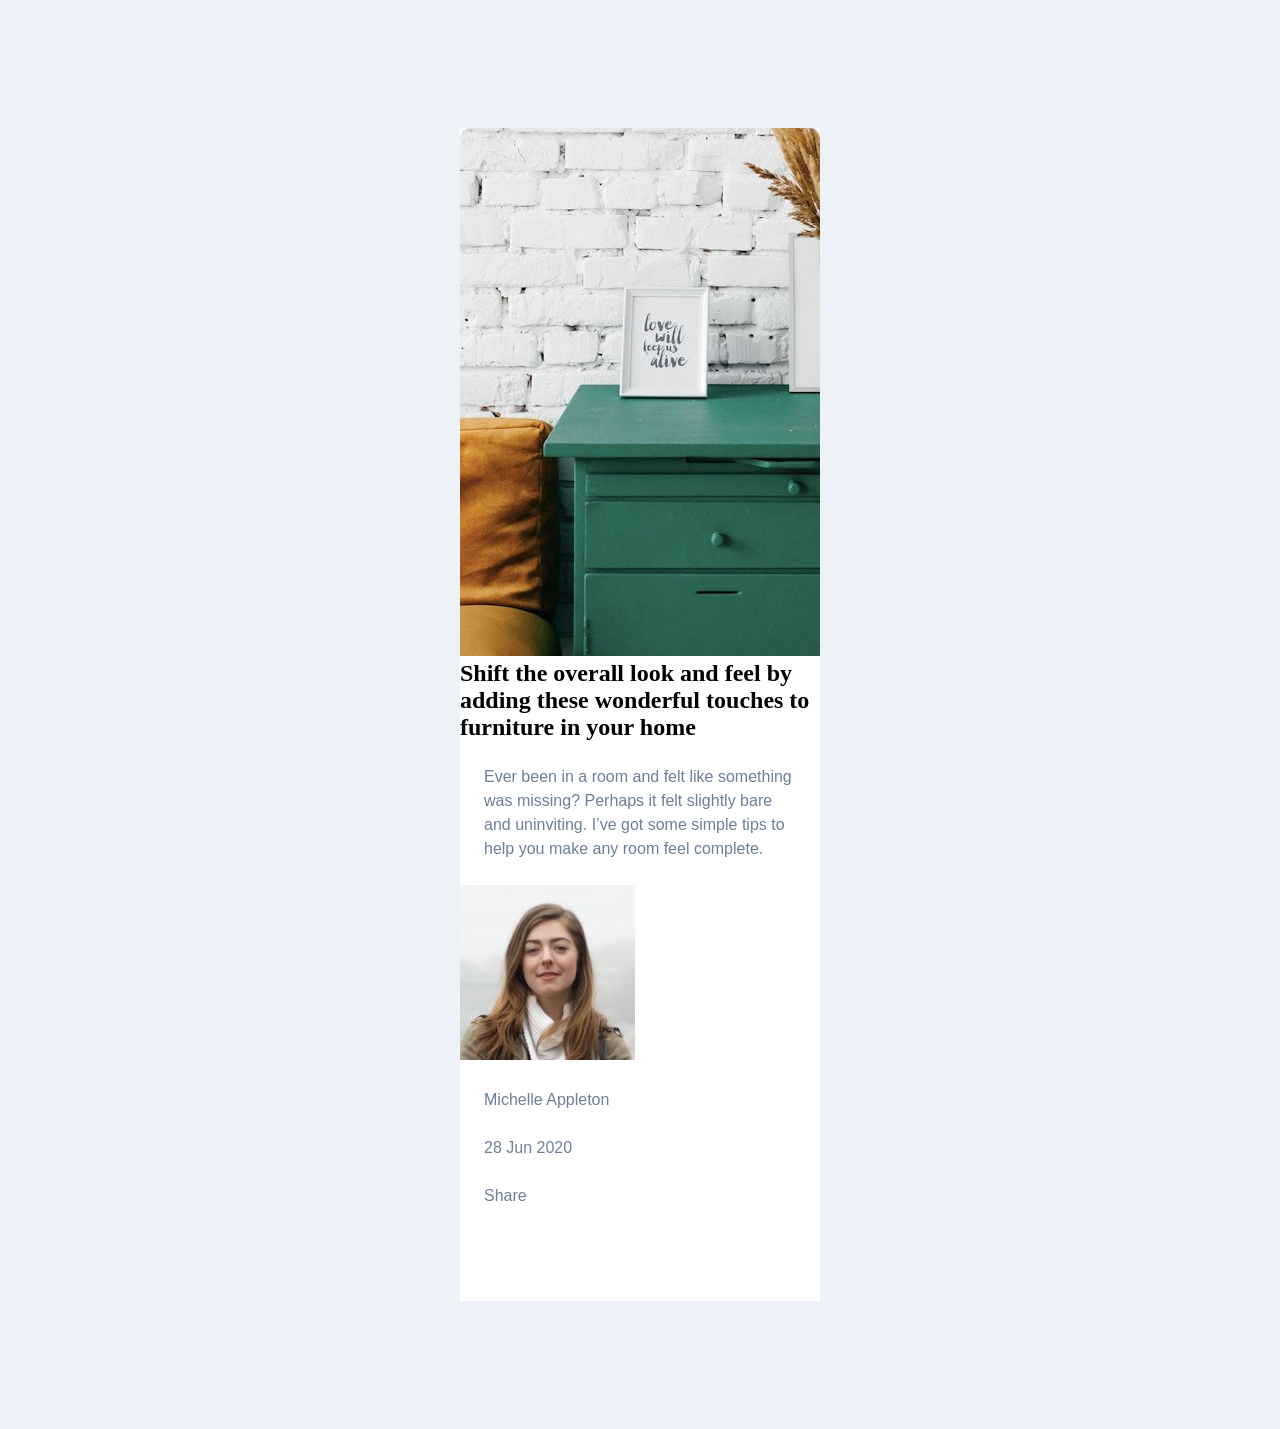
==== index.html @ 45e385a7 "Add files via upload initial commit" ====
<!DOCTYPE html>
<html lang="en">
<head>
  <meta charset="UTF-8">
  <meta name="viewport" content="width=device-width, initial-scale=1.0"> <!-- displays site properly based on user's device -->

  <link rel="icon" type="image/png" sizes="32x32" href="./images/favicon-32x32.png">
  
  <title>Frontend Mentor | Article preview component</title>

  <!-- Feel free to remove these styles or customise in your own stylesheet 👍 -->
  <link rel="stylesheet" href="./styles.css">
</head>
<body>
  <main class="container">
    <div class="article-preview-card">
      <section class="article__image">
        <img src="./images/drawers.jpg" alt="drawers" class="article__image">
      </section>
      <section class="article__content">
        <h1 class="article__title">Shift the overall look and feel by adding these wonderful touches to furniture in your home</h1>
        <p class="article__description">Ever been in a room and felt like something was missing? Perhaps it felt slightly bare and uninviting. I’ve got some simple tips to help you make any room feel complete.</p>
        
        <section class="article__author">
          <img src="./images/avatar-michelle.jpg" alt="Michelle Appleton" class="article__author-image">
            <p class="article__author-name">Michelle Appleton</p>
            <p class="article__publish-date">28 Jun 2020</p></section>
            <section class="open.share">
              <p>Share</p>
              <ul>
                <li><img src="./images/icon-twitter.svg" alt="Twitter"></li>
                <li><img src="./images/icon-facebook.svg" alt="Facebook"></li>
                <li><img src="./images/icon-pinterest.svg" alt="Pinterest"></li>
              </ul>
            </section>
            </section>
          
      
    </div>
  </main>

  
</body>
</html>
---- styles.css ----
:root{--Very-Dark-Grayish-Blue: hsl(217, 19%, 35%);
--Desaturated-Dark-Blue: hsl(214, 17%, 51%);
 --Grayish-Blue: hsl(212, 23%, 69%);
--Light-Grayish-Blue: hsl(210, 46%, 95%);}

*{margin: 0;
padding:0;}

.container{display:block;
    background-color:hsl(0, 0%, 100%);
    align-items: center;
    margin:8rem auto;
    padding:0 0;
  width:100%;
  min-height: 100vh;
  max-width: 360px;
}
.article_image{
    width:100%;
    height: 500px;;
    display:flex;
    margin:0 0;
    padding: 0 0;
}

body{
    background-color:hsl(210, 46%, 95%);
    display:flex;
    align-content: center;
    padding: 0 0;
    margin: 0 0;
  
}
p{
    font-family: 'Manrope', sans-serif;
    color: var(--Desaturated-Dark-Blue);
    font-size: 1rem;
    line-height: 1.5rem;
    margin: 1.5rem;
}
.article_content{
    display:block;
    align-content: center;
    margin:1rem 1rem;
    
}

.article-preview-card{
    display:block;
    align-items: center;
    flex-direction: column;
    background-color:hsl(0, 0%, 100%);
    border-radius: 10px;
    overflow:hidden;
    padding:auto;
  
}
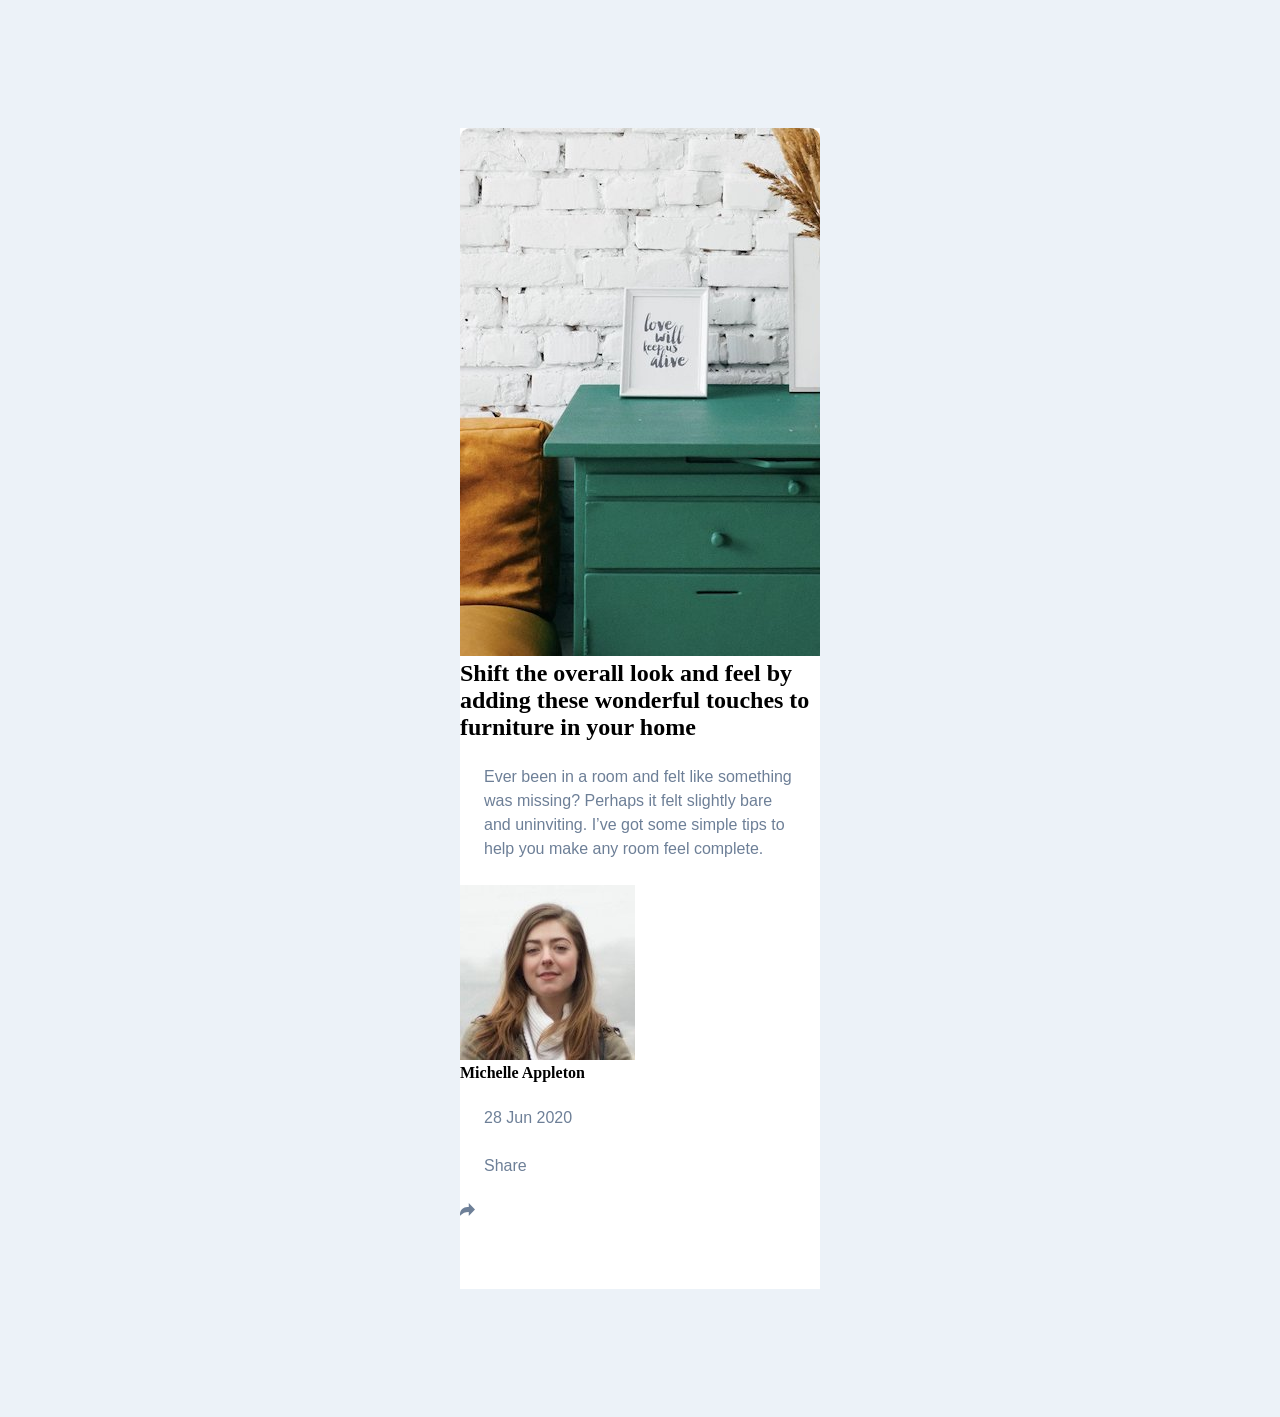
==== commit 5b9a360a: "Add files via upload commit" ====
--- a/index.html
+++ b/index.html
@@ -17,20 +17,23 @@
       <section class="article__image">
         <img src="./images/drawers.jpg" alt="drawers" class="article__image">
       </section>
+        
+      
       <section class="article__content">
-        <h1 class="article__title">Shift the overall look and feel by adding these wonderful touches to furniture in your home</h1>
-        <p class="article__description">Ever been in a room and felt like something was missing? Perhaps it felt slightly bare and uninviting. I’ve got some simple tips to help you make any room feel complete.</p>
+        <h1>Shift the overall look and feel by adding these wonderful touches to furniture in your home</h1>
+        <p>Ever been in a room and felt like something was missing? Perhaps it felt slightly bare and uninviting. I’ve got some simple tips to help you make any room feel complete.</p>
         
         <section class="article__author">
           <img src="./images/avatar-michelle.jpg" alt="Michelle Appleton" class="article__author-image">
-            <p class="article__author-name">Michelle Appleton</p>
+            <h4 class="article__author-name">Michelle Appleton</h4>
             <p class="article__publish-date">28 Jun 2020</p></section>
             <section class="open.share">
               <p>Share</p>
-              <ul>
+              <ul><li><img src="./images/icon-share.svg" alt="Share"></li>
                 <li><img src="./images/icon-twitter.svg" alt="Twitter"></li>
                 <li><img src="./images/icon-facebook.svg" alt="Facebook"></li>
                 <li><img src="./images/icon-pinterest.svg" alt="Pinterest"></li>
+                
               </ul>
             </section>
             </section>
